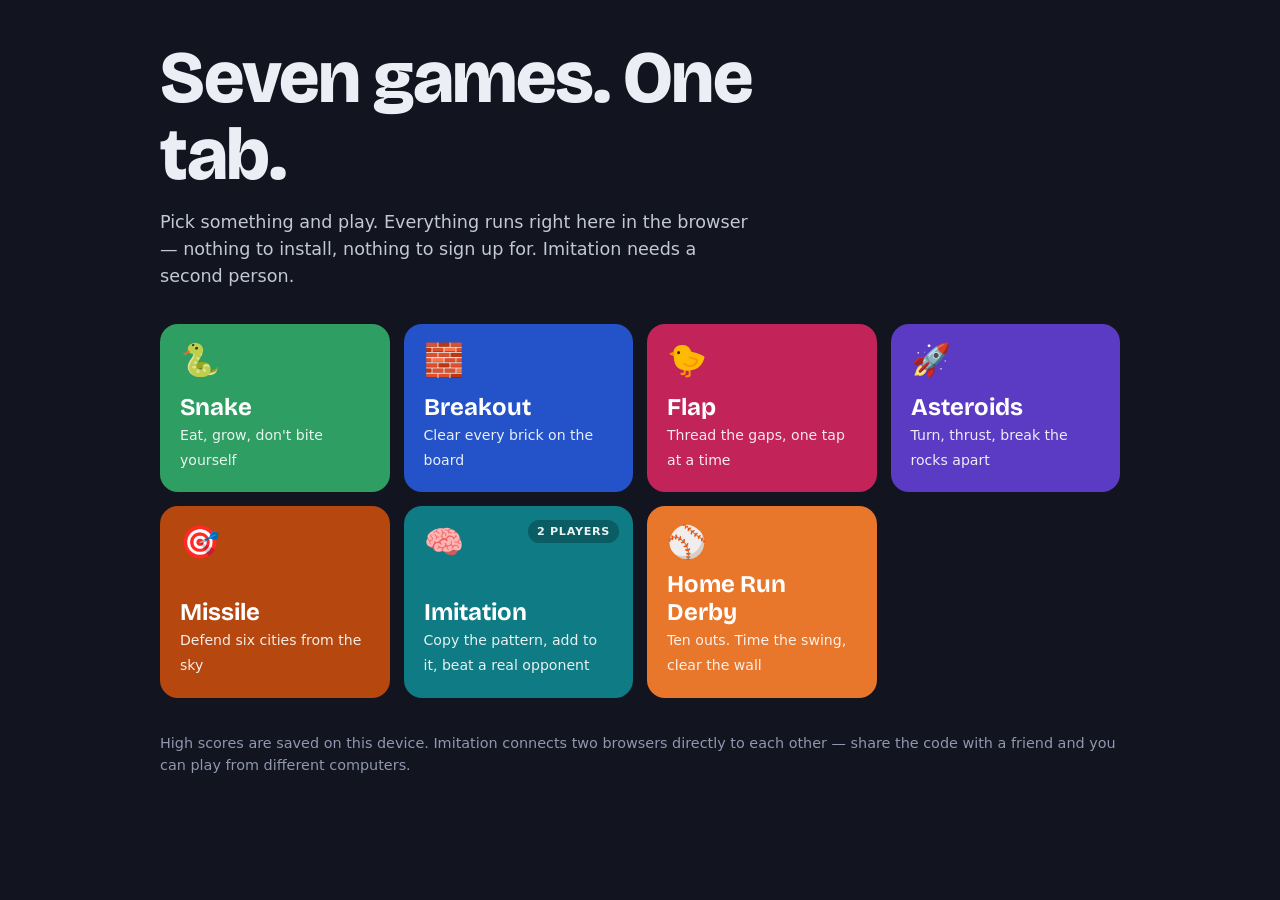
==== index.html @ 8e248605 "EverCharge Arcade: seven browser games Snake, Breakout, Flap, Asteroids, Missile, Imitation (2-playe" ====
<!doctype html>
<html lang="en">
<head>
<meta charset="utf-8">
<meta name="viewport" content="width=device-width, initial-scale=1">
<title>EverCharge Arcade</title>
<meta name="description" content="Seven browser games — Snake, Breakout, Flap, Asteroids, Missile, Imitation and Hoops.">
<link rel="preconnect" href="https://fonts.googleapis.com">
<link rel="preconnect" href="https://fonts.gstatic.com" crossorigin>
<link rel="stylesheet" href="https://fonts.googleapis.com/css2?family=Bricolage+Grotesque:opsz,wght@12..96,700;12..96,800&display=swap">
<link rel="stylesheet" href="style.css">
</head>
<body>
<main class="wrap">
  <section class="hero">
    <h1>Seven games. One tab.</h1>
    <p>Pick something and play. Everything runs right here in the browser — nothing to install, nothing to sign up for. Imitation needs a second person.</p>
  </section>

  <div class="grid">
    <a class="tile" style="--c:#2F9E63" href="games/snake.html">
      <div class="art">🐍</div>
      <div><strong>Snake</strong><br><span>Eat, grow, don't bite yourself</span></div>
    </a>

    <a class="tile" style="--c:#2352C9" href="games/breakout.html">
      <div class="art">🧱</div>
      <div><strong>Breakout</strong><br><span>Clear every brick on the board</span></div>
    </a>

    <a class="tile" style="--c:#C2245A" href="games/flap.html">
      <div class="art">🐤</div>
      <div><strong>Flap</strong><br><span>Thread the gaps, one tap at a time</span></div>
    </a>

    <a class="tile" style="--c:#5B3BC4" href="games/asteroids.html">
      <div class="art">🚀</div>
      <div><strong>Asteroids</strong><br><span>Turn, thrust, break the rocks apart</span></div>
    </a>

    <a class="tile" style="--c:#B5470F" href="games/missile.html">
      <div class="art">🎯</div>
      <div><strong>Missile</strong><br><span>Defend six cities from the sky</span></div>
    </a>

    <a class="tile" style="--c:#0F7C85" href="games/imitation.html">
      <span class="tag">2 players</span>
      <div class="art">🧠</div>
      <div><strong>Imitation</strong><br><span>Copy the pattern, add to it, beat a real opponent</span></div>
    </a>

    <a class="tile" style="--c:#E8762B" href="games/derby.html">
      <div class="art">⚾</div>
      <div><strong>Home Run Derby</strong><br><span>Ten outs. Time the swing, clear the wall</span></div>
    </a>
  </div>

  <p class="foot">High scores are saved on this device. Imitation connects two browsers directly to each other — share the code with a friend and you can play from different computers.</p>
</main>
</body>
</html>
---- style.css ----
/* Shared shell for the arcade: hub page and all seven games. */
:root{
  --ground:#12141F; --surface:#1B1E2C; --surface-2:#222637;
  --ink:#ECEEF5; --ink-soft:#C3C7D6; --muted:#9097AE; --line:#30354A;
  --accent:#ECEEF5; --on-accent:#12141F;
  --good:#4CC98A; --bad:#FF8A7D; --warn:#F5A15B;
  --glow:#2352C9;
  --display:"Bricolage Grotesque", ui-sans-serif, system-ui, -apple-system, "Segoe UI", Roboto, sans-serif;
  --body:ui-sans-serif, system-ui, -apple-system, "Segoe UI", Roboto, "Helvetica Neue", Arial, sans-serif;
  --mono:ui-monospace, "SF Mono", Menlo, Consolas, "Liberation Mono", monospace;
}
*{box-sizing:border-box}
html,body{margin:0}
body{
  background:var(--ground);color:var(--ink);
  font:16px/1.55 var(--body);-webkit-font-smoothing:antialiased;
  min-height:100vh;
}
button,input{font:inherit;color:inherit}
button{cursor:pointer}
a{color:inherit}
:focus-visible{outline:3px solid var(--glow);outline-offset:2px}
h1,h2,h3{font-family:var(--display);line-height:1.05;margin:0;letter-spacing:-.02em}
[hidden]{display:none!important}

.wrap{max-width:1000px;margin:0 auto;padding:40px 20px 64px}

/* ---------- Hub ---------- */
.hero h1{font-size:clamp(2.6rem,7vw,4.6rem);font-weight:800;max-width:14ch}
.hero p{color:var(--ink-soft);font-size:1.1rem;margin:14px 0 34px;max-width:54ch}
.grid{display:grid;grid-template-columns:repeat(auto-fill,minmax(210px,1fr));gap:14px}
.tile{
  display:flex;flex-direction:column;justify-content:space-between;gap:14px;
  min-height:168px;padding:20px;border:0;border-radius:18px;
  background:var(--c);color:#fff;text-align:left;text-decoration:none;
  transition:transform .15s ease, box-shadow .15s ease;
  position:relative;overflow:hidden;
}
.tile:hover{transform:translateY(-4px);box-shadow:0 12px 30px rgba(0,0,0,.35)}
.tile:active{transform:translateY(-1px)}
.tile .art{font-size:2rem;line-height:1}
.tile strong{font-family:var(--display);font-size:1.5rem;font-weight:700;line-height:1.05}
.tile span{font-size:.88rem;opacity:.9;line-height:1.35}
.tile .tag{
  position:absolute;top:14px;right:14px;font-size:.7rem;font-weight:700;
  letter-spacing:.06em;text-transform:uppercase;
  background:rgba(0,0,0,.28);padding:4px 9px;border-radius:999px;
}
.foot{margin-top:34px;color:var(--muted);font-size:.9rem}

/* ---------- Game shell ---------- */
.bar{
  display:flex;align-items:center;justify-content:space-between;gap:14px;
  flex-wrap:wrap;margin-bottom:16px;
}
.back{
  display:inline-flex;align-items:center;gap:7px;text-decoration:none;
  color:var(--ink-soft);font-weight:600;font-size:.95rem;
  padding:8px 14px;border:1.5px solid var(--line);border-radius:999px;
  background:var(--surface);
}
.back:hover{border-color:var(--ink-soft);color:var(--ink)}
.title{font-family:var(--display);font-weight:800;font-size:1.3rem}
.stats{display:flex;gap:18px;font-family:var(--display);font-weight:700;font-variant-numeric:tabular-nums}
.stat small{display:block;font-family:var(--body);font-weight:600;font-size:.7rem;
  letter-spacing:.08em;text-transform:uppercase;color:var(--muted)}
.stat b{font-size:1.4rem;font-weight:800}

.stage{position:relative;border-radius:18px;overflow:hidden;background:var(--surface);
  border:1px solid var(--line);touch-action:none}
canvas{display:block;width:100%;height:auto}

.overlay{
  position:absolute;inset:0;display:grid;place-items:center;text-align:center;
  background:rgba(10,12,20,.82);backdrop-filter:blur(3px);padding:24px;
}
.overlay .panel{max-width:460px}
.overlay h2{font-size:clamp(1.6rem,4vw,2.4rem);font-weight:800;margin-bottom:10px}
.overlay p{color:var(--ink-soft);margin:0 0 20px}
.btn{
  padding:12px 24px;border-radius:999px;border:1.5px solid var(--line);
  background:var(--surface);font-weight:700;
}
.btn:hover{border-color:var(--ink-soft)}
.btn.go{background:var(--glow);border-color:var(--glow);color:#fff}
.btn.go:hover{filter:brightness(1.12)}
.btn+.btn{margin-left:8px}
.keys{margin-top:18px;color:var(--muted);font-size:.85rem;line-height:1.7}
kbd{
  display:inline-block;padding:2px 7px;border-radius:6px;background:var(--surface-2);
  border:1px solid var(--line);border-bottom-width:2px;font:600 .8rem var(--mono);color:var(--ink);
}
.hint{color:var(--muted);font-size:.88rem;margin-top:14px;text-align:center}

/* touch controls, shown only on coarse pointers */
.touch{display:none;gap:10px;margin-top:14px;justify-content:center;flex-wrap:wrap}
.touch button{
  width:62px;height:62px;border-radius:16px;border:1.5px solid var(--line);
  background:var(--surface);font-size:1.3rem;font-weight:800;
}
.touch button.wide{width:auto;padding:0 26px;font-size:1rem}
@media (pointer:coarse){ .touch{display:flex} }

@media (max-width:620px){
  .wrap{padding:22px 14px 44px}
  .stat b{font-size:1.15rem}
  .title{font-size:1.1rem}
}
@media (prefers-reduced-motion:reduce){ *{transition:none!important} }
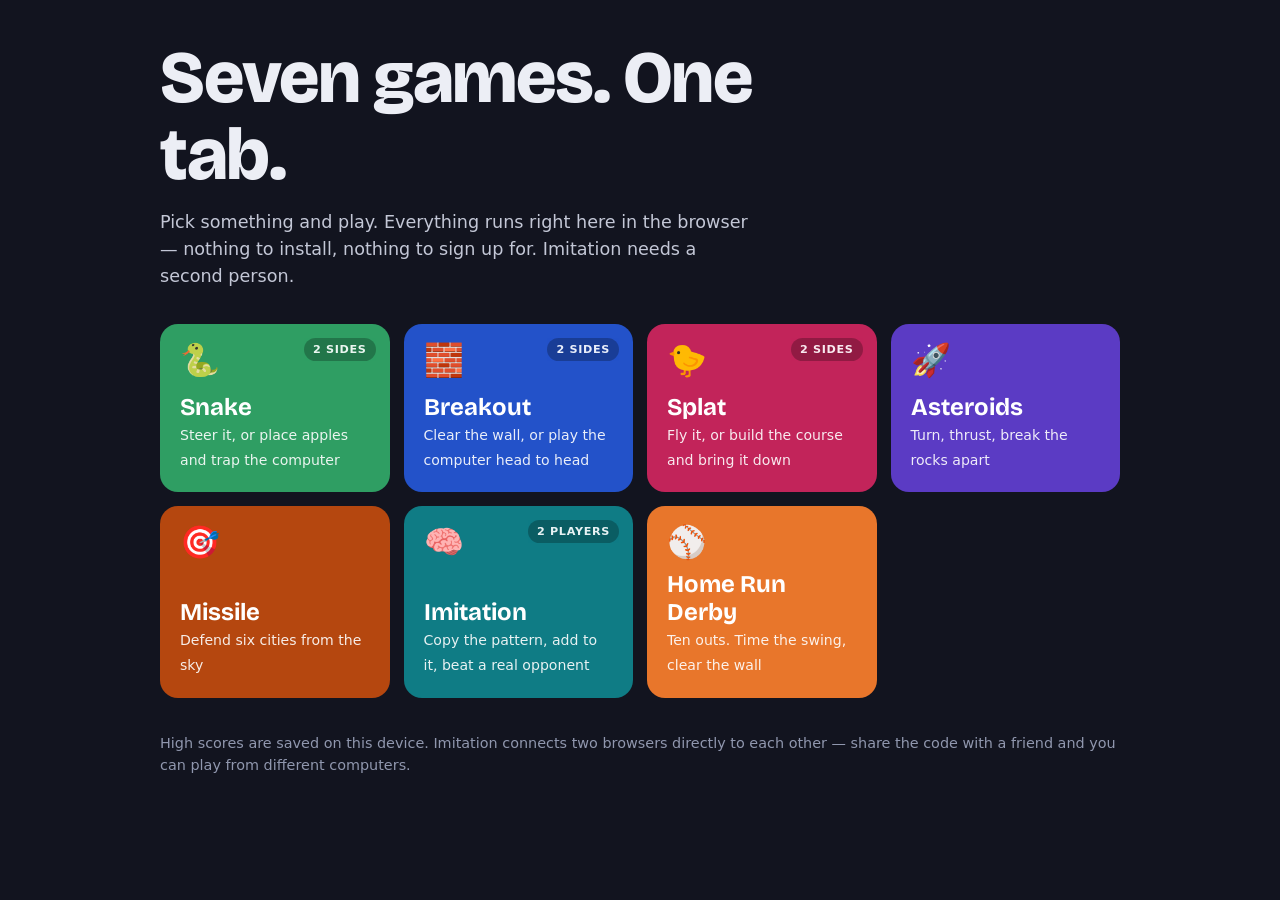
==== commit 67426162: "Rename Flap to Splat and add its flipped mode Matches the assignment's game list. Flipped mode: you " ====
--- a/index.html
+++ b/index.html
@@ -19,18 +19,21 @@
 
   <div class="grid">
     <a class="tile" style="--c:#2F9E63" href="games/snake.html">
+      <span class="tag">2 sides</span>
       <div class="art">🐍</div>
-      <div><strong>Snake</strong><br><span>Eat, grow, don't bite yourself</span></div>
+      <div><strong>Snake</strong><br><span>Steer it, or place apples and trap the computer</span></div>
     </a>
 
     <a class="tile" style="--c:#2352C9" href="games/breakout.html">
+      <span class="tag">2 sides</span>
       <div class="art">🧱</div>
-      <div><strong>Breakout</strong><br><span>Clear every brick on the board</span></div>
+      <div><strong>Breakout</strong><br><span>Clear the wall, or play the computer head to head</span></div>
     </a>
 
-    <a class="tile" style="--c:#C2245A" href="games/flap.html">
+    <a class="tile" style="--c:#C2245A" href="games/splat.html">
+      <span class="tag">2 sides</span>
       <div class="art">🐤</div>
-      <div><strong>Flap</strong><br><span>Thread the gaps, one tap at a time</span></div>
+      <div><strong>Splat</strong><br><span>Fly it, or build the course and bring it down</span></div>
     </a>
 
     <a class="tile" style="--c:#5B3BC4" href="games/asteroids.html">
--- a/style.css
+++ b/style.css
@@ -61,6 +61,7 @@
 }
 .back:hover{border-color:var(--ink-soft);color:var(--ink)}
 .title{font-family:var(--display);font-weight:800;font-size:1.3rem}
+.tag-inline{font-family:var(--body);font-weight:600;font-size:.82rem;color:var(--muted)}
 .stats{display:flex;gap:18px;font-family:var(--display);font-weight:700;font-variant-numeric:tabular-nums}
 .stat small{display:block;font-family:var(--body);font-weight:600;font-size:.7rem;
   letter-spacing:.08em;text-transform:uppercase;color:var(--muted)}
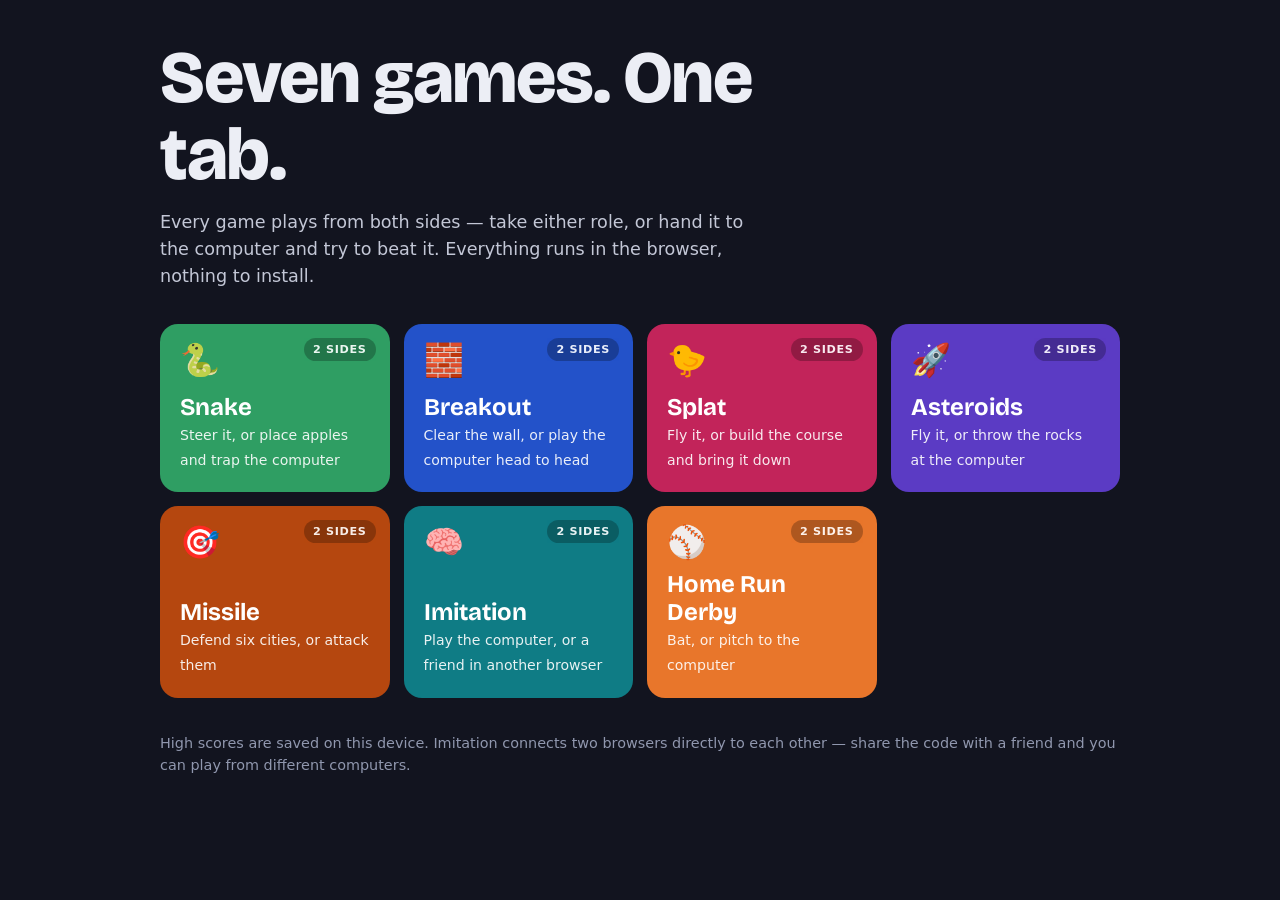
==== commit ceae1ea9: "Derby: add flipped mode, and mark every game two-sided on the hub You pitch, the computer bats: clic" ====
--- a/index.html
+++ b/index.html
@@ -14,7 +14,7 @@
 <main class="wrap">
   <section class="hero">
     <h1>Seven games. One tab.</h1>
-    <p>Pick something and play. Everything runs right here in the browser — nothing to install, nothing to sign up for. Imitation needs a second person.</p>
+    <p>Every game plays from both sides — take either role, or hand it to the computer and try to beat it. Everything runs in the browser, nothing to install.</p>
   </section>
 
   <div class="grid">
@@ -37,24 +37,27 @@
     </a>
 
     <a class="tile" style="--c:#5B3BC4" href="games/asteroids.html">
+      <span class="tag">2 sides</span>
       <div class="art">🚀</div>
-      <div><strong>Asteroids</strong><br><span>Turn, thrust, break the rocks apart</span></div>
+      <div><strong>Asteroids</strong><br><span>Fly it, or throw the rocks at the computer</span></div>
     </a>
 
     <a class="tile" style="--c:#B5470F" href="games/missile.html">
+      <span class="tag">2 sides</span>
       <div class="art">🎯</div>
-      <div><strong>Missile</strong><br><span>Defend six cities from the sky</span></div>
+      <div><strong>Missile</strong><br><span>Defend six cities, or attack them</span></div>
     </a>
 
     <a class="tile" style="--c:#0F7C85" href="games/imitation.html">
-      <span class="tag">2 players</span>
+      <span class="tag">2 sides</span>
       <div class="art">🧠</div>
-      <div><strong>Imitation</strong><br><span>Copy the pattern, add to it, beat a real opponent</span></div>
+      <div><strong>Imitation</strong><br><span>Play the computer, or a friend in another browser</span></div>
     </a>
 
     <a class="tile" style="--c:#E8762B" href="games/derby.html">
+      <span class="tag">2 sides</span>
       <div class="art">⚾</div>
-      <div><strong>Home Run Derby</strong><br><span>Ten outs. Time the swing, clear the wall</span></div>
+      <div><strong>Home Run Derby</strong><br><span>Bat, or pitch to the computer</span></div>
     </a>
   </div>
 
